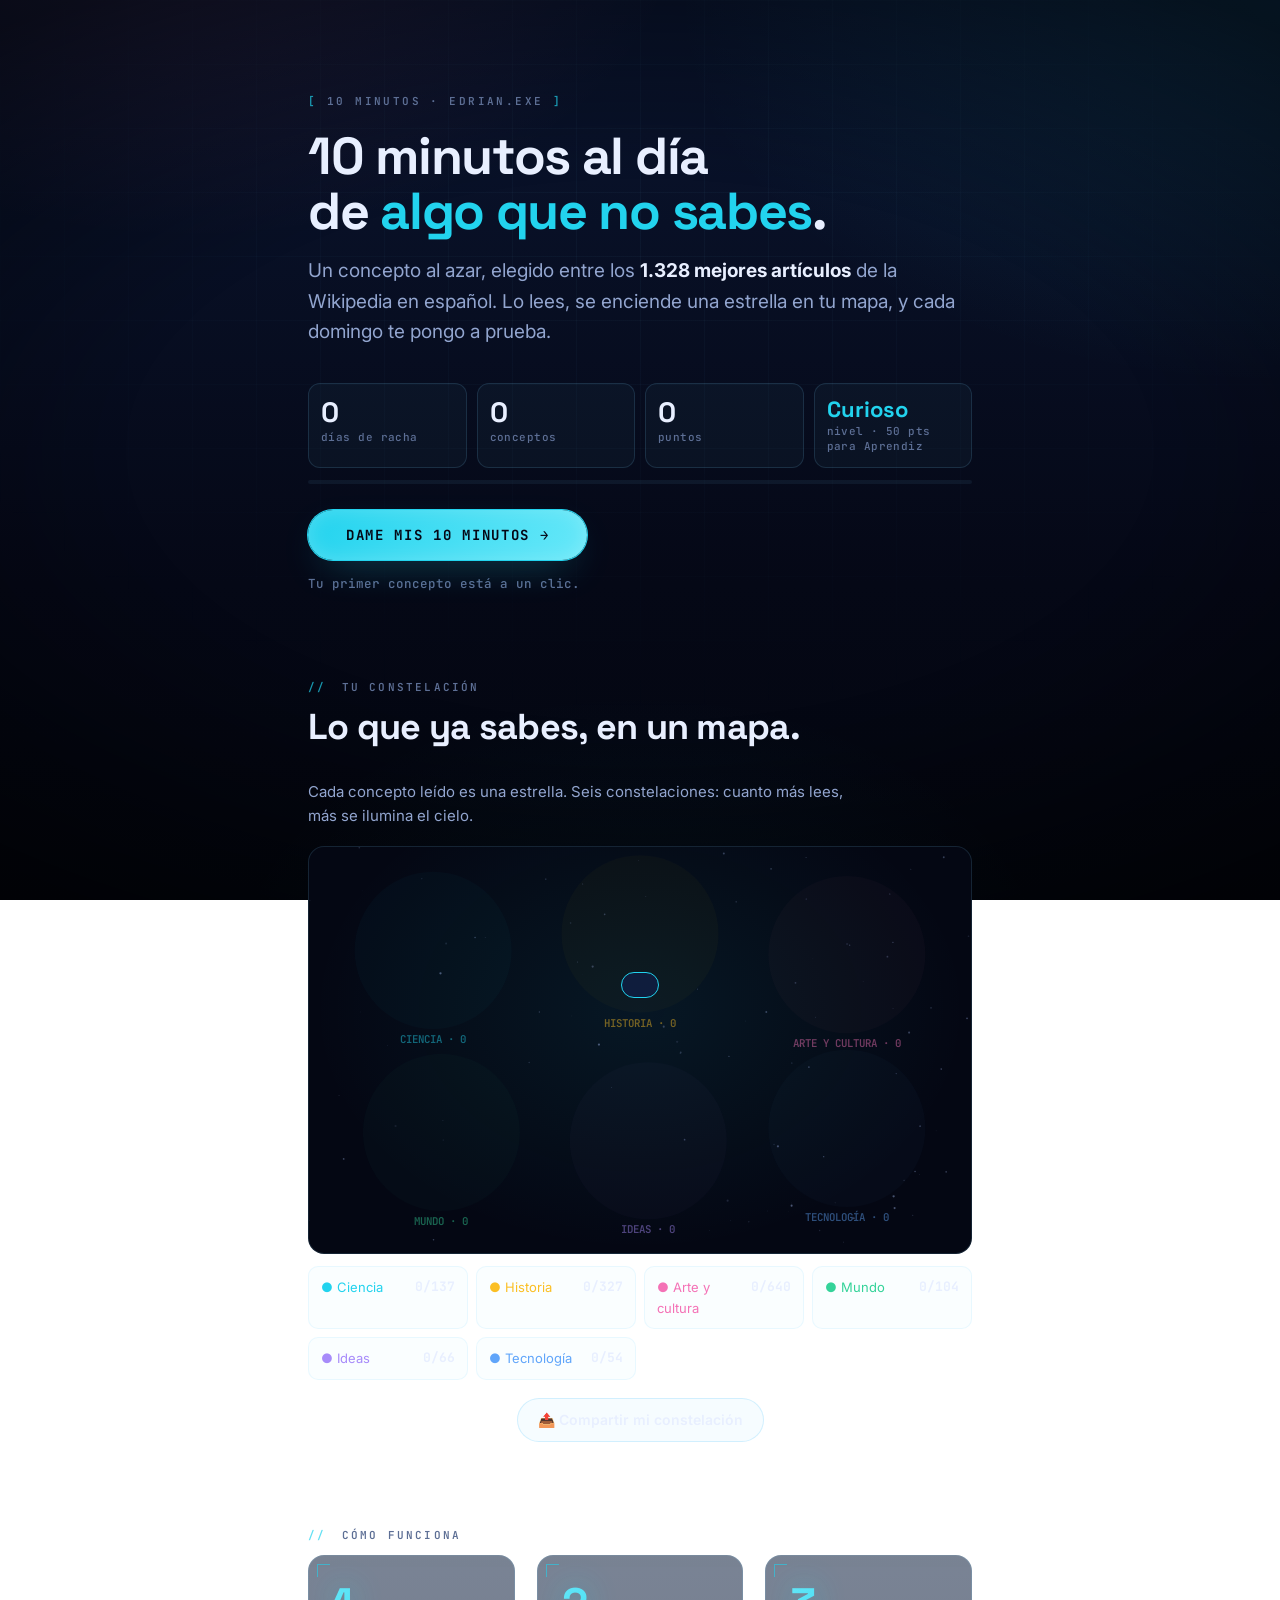
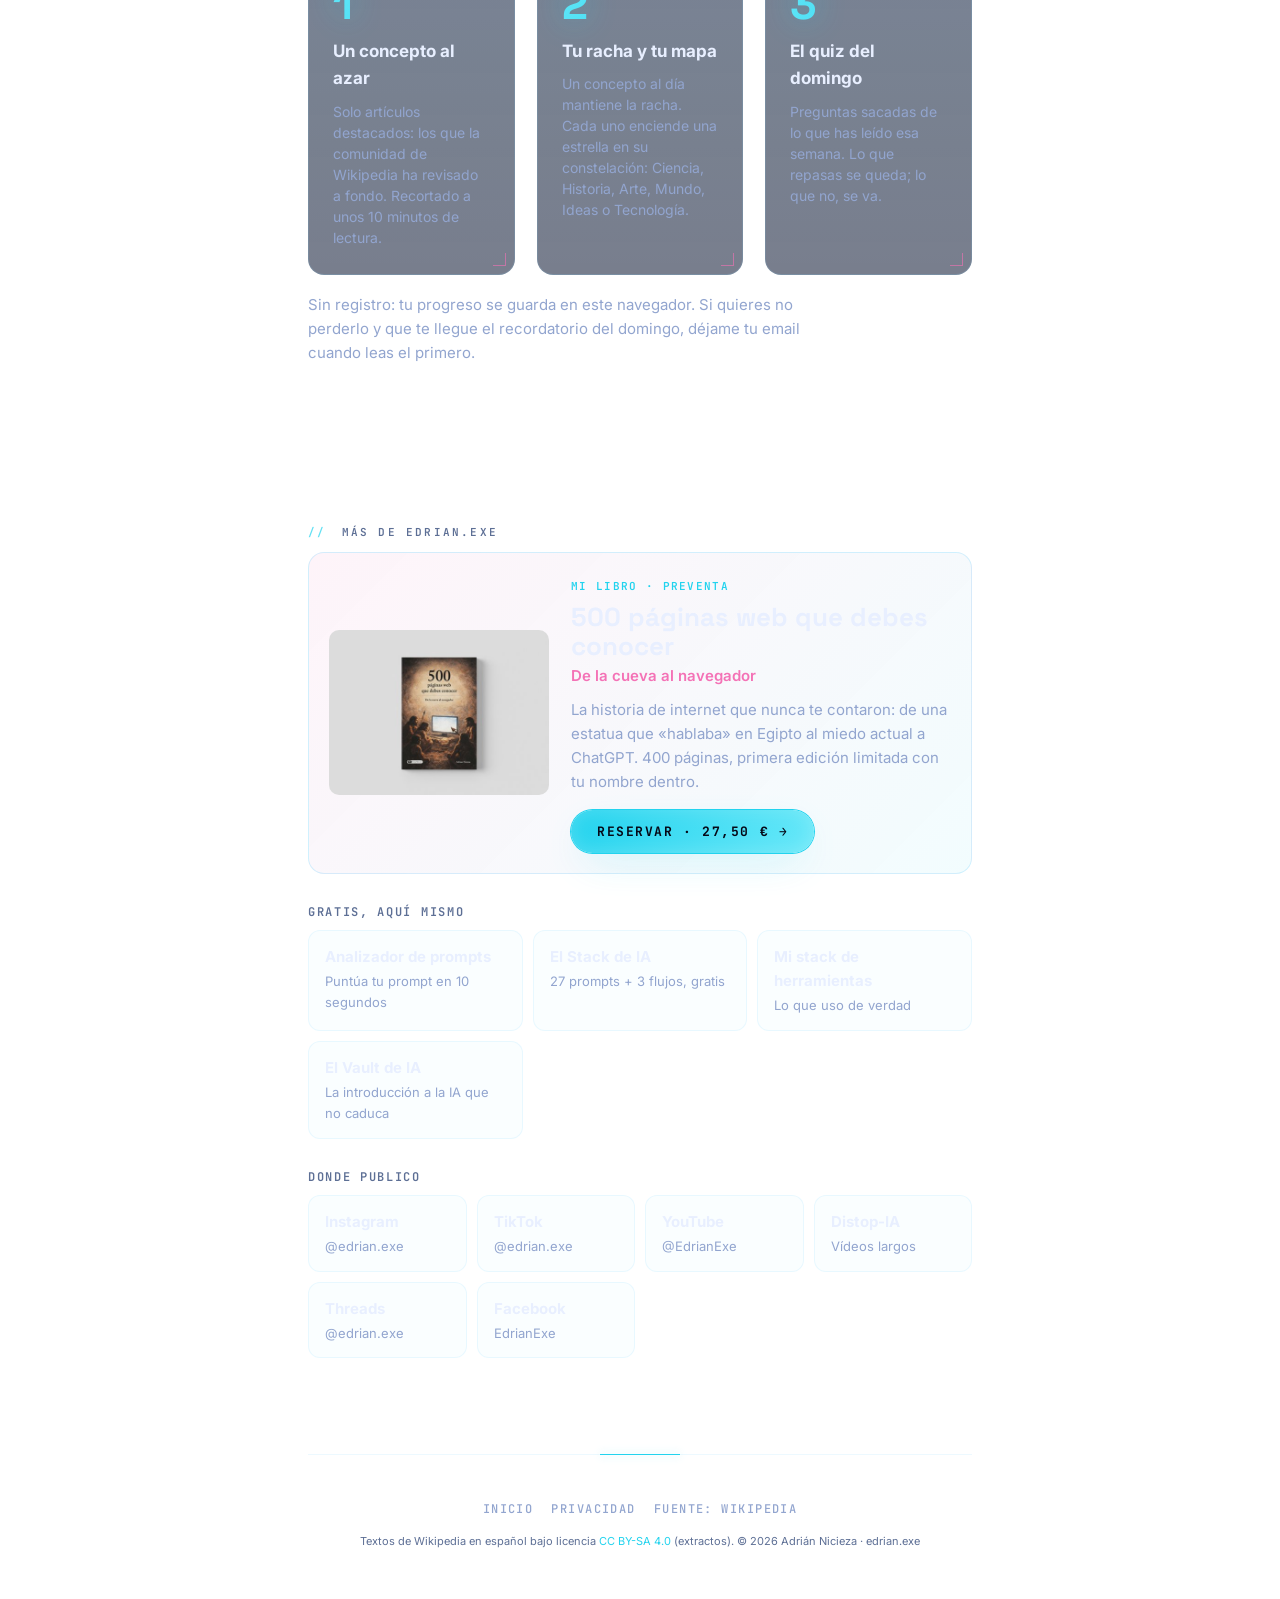
==== diez/index.html @ 690fce2c "Web 10 minutos, bloque de libro y canales, lista de espera del Vault y stack limpio Co-Authored-By: " ====
<!DOCTYPE html>
<html lang="es">
<head>
  <meta charset="UTF-8" />
  <meta name="viewport" content="width=device-width, initial-scale=1.0" />
  <title>10 minutos al día · edrian.exe</title>
  <meta name="description" content="Cada día, 10 minutos de algo que no sabes. Un concepto al azar de los mejores artículos de Wikipedia, tu constelación de conocimiento y un quiz cada domingo. Gratis." />
  <meta property="og:type" content="website" />
  <meta property="og:title" content="10 minutos al día de algo que no sabes" />
  <meta property="og:description" content="Un concepto al azar, tu constelación de conocimiento y un quiz cada domingo. Gratis, sin registro." />
  <meta property="og:image" content="https://edrianexe.github.io/recursos/assets/og-diez.png" />
  <meta property="og:url" content="https://edrianexe.github.io/recursos/diez/" />
  <meta name="twitter:card" content="summary_large_image" />
  <meta name="theme-color" content="#050816" />
  <link rel="preconnect" href="https://fonts.googleapis.com" />
  <link rel="preconnect" href="https://fonts.gstatic.com" crossorigin />
  <link href="https://fonts.googleapis.com/css2?family=Inter:wght@400;500;600;700&family=Space+Grotesk:wght@500;700&family=JetBrains+Mono:wght@500;600;700&family=Source+Serif+4:opsz,wght@8..60,400;8..60,600&display=swap" rel="stylesheet" />
  <link rel="stylesheet" href="../styles.css" />
  <link rel="stylesheet" href="diez.css" />
</head>
<body>
  <div class="fx fx--grid"></div>
  <div class="fx fx--vignette"></div>

  <main class="wrap dz">

    <!-- ░░ CABECERA + ESTADO ░░ -->
    <header class="dz-top" data-reveal>
      <p class="kicker"><span class="bracket">[</span>&nbsp;10 MINUTOS · edrian.exe&nbsp;<span class="bracket">]</span></p>
      <h1 class="hero__title">10 minutos al día<br />de <span class="accent">algo que no sabes</span>.</h1>
      <p class="hero__sub">Un concepto al azar, elegido entre los <strong>1.328 mejores artículos</strong> de la Wikipedia en español. Lo lees, se enciende una estrella en tu mapa, y cada domingo te pongo a prueba.</p>

      <div class="dz-stats" aria-label="Tu progreso">
        <div class="dz-stat"><span class="dz-stat__n" id="st-racha">0</span><span class="dz-stat__l">días de racha</span></div>
        <div class="dz-stat"><span class="dz-stat__n" id="st-leidos">0</span><span class="dz-stat__l">conceptos</span></div>
        <div class="dz-stat"><span class="dz-stat__n" id="st-xp">0</span><span class="dz-stat__l">puntos</span></div>
        <div class="dz-stat dz-stat--nivel"><span class="dz-stat__n" id="st-nivel">Curioso</span><span class="dz-stat__l" id="st-next">nivel</span></div>
      </div>
      <div class="dz-bar" aria-hidden="true"><span id="st-bar"></span></div>

      <div class="dz-actions">
        <button class="cta cta--primary cta--big" id="btn-hoy"><span class="cta__label">Dame mis 10 minutos →</span></button>
        <button class="dz-ghost" id="btn-quiz" hidden>🧠 Quiz de la semana</button>
      </div>
      <p class="dz-hint" id="hoy-hint"></p>
    </header>

    <!-- ░░ LECTURA ░░ -->
    <article class="dz-read" id="lectura" hidden>
      <div class="dz-read__meta">
        <span class="dz-chip" id="rd-tema"></span>
        <span class="dz-chip dz-chip--mute" id="rd-min"></span>
        <button class="dz-link" id="btn-otro" type="button">↻ Otro concepto</button>
      </div>
      <h2 class="dz-read__title" id="rd-titulo"></h2>
      <figure class="dz-read__img" id="rd-fig" hidden><img id="rd-img" alt="" loading="lazy" /></figure>
      <div class="dz-progress" aria-hidden="true"><span id="rd-progress"></span></div>
      <div class="dz-read__body" id="rd-body"></div>
      <p class="dz-attr" id="rd-attr"></p>
      <div class="dz-done">
        <button class="cta cta--primary cta--big" id="btn-leido"><span class="cta__label">✓ Leído: enciende mi estrella</span></button>
        <a class="dz-link" id="rd-mas" target="_blank" rel="noopener">Seguir leyendo en Wikipedia →</a>
      </div>
    </article>

    <!-- ░░ CONSTELACIÓN ░░ -->
    <section class="dz-sky" data-reveal>
      <p class="section__crumb"><span class="bracket">//</span> tu constelación</p>
      <h3 class="section__title">Lo que ya sabes, en un mapa.</h3>
      <p class="dz-sub">Cada concepto leído es una estrella. Seis constelaciones: cuanto más lees, más se ilumina el cielo.</p>
      <div class="dz-sky__wrap"><svg id="sky" viewBox="0 0 800 490" role="img" aria-label="Constelación de conceptos leídos"></svg></div>
      <div class="dz-sky__legend" id="sky-legend"></div>
      <div class="dz-actions dz-actions--center">
        <button class="dz-ghost" id="btn-share">📤 Compartir mi constelación</button>
      </div>
    </section>

    <!-- ░░ HISTORIAL ░░ -->
    <section class="dz-hist" data-reveal id="hist-box" hidden>
      <p class="section__crumb"><span class="bracket">//</span> ya leídos</p>
      <ol class="dz-hist__list" id="hist"></ol>
    </section>

    <!-- ░░ CÓMO FUNCIONA ░░ -->
    <section class="inside" data-reveal>
      <p class="section__crumb"><span class="bracket">//</span> cómo funciona</p>
      <div class="inside__grid">
        <article class="feat"><div class="feat__num">1</div><h4 class="feat__title">Un concepto al azar</h4><p class="feat__desc">Solo artículos destacados: los que la comunidad de Wikipedia ha revisado a fondo. Recortado a unos 10 minutos de lectura.</p></article>
        <article class="feat"><div class="feat__num">2</div><h4 class="feat__title">Tu racha y tu mapa</h4><p class="feat__desc">Un concepto al día mantiene la racha. Cada uno enciende una estrella en su constelación: Ciencia, Historia, Arte, Mundo, Ideas o Tecnología.</p></article>
        <article class="feat"><div class="feat__num">3</div><h4 class="feat__title">El quiz del domingo</h4><p class="feat__desc">Preguntas sacadas de lo que has leído esa semana. Lo que repasas se queda; lo que no, se va.</p></article>
      </div>
      <p class="dz-sub" style="margin-top:18px;">Sin registro: tu progreso se guarda en este navegador. Si quieres no perderlo y que te llegue el recordatorio del domingo, déjame tu email cuando leas el primero.</p>
    </section>

    <div data-ecosistema data-base="../" data-skip="diez/"></div>

    <footer class="foot">
      <div class="foot__links">
        <a href="../">Inicio</a>
        <a href="../privacidad.html">Privacidad</a>
        <a href="https://es.wikipedia.org/wiki/Wikipedia:Art%C3%ADculos_destacados" target="_blank" rel="noopener">Fuente: Wikipedia</a>
      </div>
      <p class="foot__legal">Textos de Wikipedia en español bajo licencia <a href="https://creativecommons.org/licenses/by-sa/4.0/deed.es" target="_blank" rel="noopener">CC BY-SA 4.0</a> (extractos). © <span id="year"></span> Adrián Nicieza · edrian.exe</p>
    </footer>
  </main>

  <!-- ░░ MODAL EMAIL ░░ -->
  <div class="dz-modal" id="m-email" hidden role="dialog" aria-modal="true" aria-labelledby="me-t">
    <div class="dz-modal__box">
      <button class="dz-modal__x" data-close aria-label="Cerrar">×</button>
      <p class="kicker"><span class="bracket">[</span>&nbsp;PRIMERA ESTRELLA&nbsp;<span class="bracket">]</span></p>
      <h3 id="me-t" class="dz-modal__t">Guarda tu racha.</h3>
      <p class="dz-modal__p">Te mando el recordatorio del quiz cada domingo y, de regalo, <strong>El Stack de IA</strong> (27 prompts que uso cada semana). Un email a la semana, sin spam, baja en un clic.</p>
      <form class="capture" id="f-email" novalidate>
        <div class="capture__row">
          <input type="email" id="fe-email" required inputmode="email" autocomplete="email" placeholder="tu@email.com" class="capture__input" />
          <button type="submit" class="cta cta--primary"><span class="cta__label">Guardar →</span></button>
        </div>
        <label class="capture__consent">
          <input type="checkbox" id="fe-consent" required />
          <span>Acepto recibir los emails de edrian.exe. <a href="../privacidad.html" target="_blank" rel="noopener">Privacidad</a>.</span>
        </label>
        <p class="capture__msg" id="fe-msg" role="status" aria-live="polite"></p>
      </form>
      <button class="dz-link" data-close>Ahora no, sigo sin email</button>
    </div>
  </div>

  <!-- ░░ MODAL QUIZ ░░ -->
  <div class="dz-modal" id="m-quiz" hidden role="dialog" aria-modal="true" aria-labelledby="mq-t">
    <div class="dz-modal__box dz-modal__box--quiz">
      <button class="dz-modal__x" data-close aria-label="Cerrar">×</button>
      <p class="kicker" id="mq-k"></p>
      <h3 id="mq-t" class="dz-modal__t"></h3>
      <p class="dz-quiz__q" id="mq-q"></p>
      <div class="dz-quiz__opts" id="mq-opts"></div>
      <p class="dz-quiz__fb" id="mq-fb" aria-live="polite"></p>
      <button class="cta cta--primary" id="mq-next" hidden><span class="cta__label">Siguiente →</span></button>
    </div>
  </div>

  <!-- ░░ MODAL COMPARTIR ░░ -->
  <div class="dz-modal" id="m-share" hidden role="dialog" aria-modal="true" aria-label="Compartir">
    <div class="dz-modal__box">
      <button class="dz-modal__x" data-close aria-label="Cerrar">×</button>
      <canvas id="share-canvas" width="1080" height="1350" class="dz-share__img"></canvas>
      <div class="dz-actions dz-actions--center">
        <button class="cta cta--primary" id="btn-share-go"><span class="cta__label">Compartir / descargar</span></button>
      </div>
    </div>
  </div>

  <div class="dz-toast" id="toast" role="status" aria-live="polite"></div>

  <script src="../kit.js"></script>
  <script src="../ecosistema.js"></script>
  <script src="diez.js"></script>
</body>
</html>
---- styles.css ----
/* ============================================================================
   EDRIAN.EXE · LANDING DE CAPTURA — "El Stack de IA"
   Misma identidad que el media kit: navy + cian + magenta. Mobile-first.
   ============================================================================ */

:root {
  --bg:        #050816;
  --bg-2:      #0a1530;
  --surface:   rgba(125, 211, 252, 0.04);
  --surface-2: rgba(125, 211, 252, 0.07);
  --border:    rgba(125, 211, 252, 0.14);
  --border-2:  rgba(125, 211, 252, 0.30);

  --text:      #e8efff;
  --text-mute: #92a5cf;
  --text-dim:  #5d6f95;

  --cyan:      #22d3ee;
  --cyan-2:    #67e8f9;
  --cyan-glow: rgba(34, 211, 238, 0.45);
  --pink:      #f472b6;
  --pink-2:    #ec4899;

  --ok:        #34d399;
  --err:       #fb7185;

  --font-sans:    "Inter", system-ui, -apple-system, "Segoe UI", Roboto, sans-serif;
  --font-display: "Space Grotesk", "Inter", system-ui, sans-serif;
  --font-mono:    "JetBrains Mono", ui-monospace, Consolas, monospace;

  --maxw: 760px;
  --pad:  clamp(20px, 5vw, 48px);
  --radius: 16px;
}

* { box-sizing: border-box; }
html, body { margin: 0; padding: 0; }
html { scroll-behavior: smooth; }

body {
  font-family: var(--font-sans);
  font-size: clamp(15px, 1.05vw, 17px);
  line-height: 1.6;
  color: var(--text);
  background:
    radial-gradient(900px 600px at 15% -10%, rgba(244,114,182,0.10) 0%, transparent 55%),
    radial-gradient(1100px 700px at 100% 0%, rgba(34,211,238,0.12) 0%, transparent 55%),
    radial-gradient(700px 500px at 50% 110%, rgba(34,211,238,0.06) 0%, transparent 60%),
    linear-gradient(180deg, var(--bg-2) 0%, var(--bg) 65%, #03060f 100%);
  background-attachment: fixed;
  min-height: 100vh;
  -webkit-font-smoothing: antialiased;
  overflow-x: hidden;
}

a { color: var(--cyan); text-decoration: none; transition: color .2s; }
a:hover { color: var(--cyan-2); }
strong { color: var(--text); font-weight: 700; }

/* ── Capas de fondo ───────────────────────────────────────────────────────*/
.fx { position: fixed; inset: 0; pointer-events: none; z-index: 0; }
.fx--grid {
  background-image:
    linear-gradient(rgba(125,211,252,0.045) 1px, transparent 1px),
    linear-gradient(90deg, rgba(125,211,252,0.045) 1px, transparent 1px);
  background-size: 64px 64px;
  mask-image: radial-gradient(ellipse 80% 70% at 50% 25%, #000 0%, transparent 80%);
  -webkit-mask-image: radial-gradient(ellipse 80% 70% at 50% 25%, #000 0%, transparent 80%);
}
.fx--scanlines {
  background: repeating-linear-gradient(0deg, transparent 0, transparent 2px,
    rgba(125,211,252,0.03) 2px, rgba(125,211,252,0.03) 3px);
  mix-blend-mode: overlay; opacity: .55;
}
.fx--vignette { background: radial-gradient(ellipse 80% 60% at 50% 50%, transparent 50%, rgba(0,0,0,0.55) 100%); }

.wrap {
  position: relative; z-index: 2;
  max-width: var(--maxw); margin: 0 auto; padding: var(--pad);
  display: flex; flex-direction: column;
  gap: clamp(64px, 10vw, 120px);
  padding-top: clamp(48px, 9vw, 96px);
}

.accent { color: var(--cyan); }
.bracket { color: var(--cyan); opacity: .7; }

/* ── Kicker ───────────────────────────────────────────────────────────────*/
.kicker {
  font: 600 11px/1 var(--font-mono);
  letter-spacing: .22em; text-transform: uppercase;
  color: var(--text-dim); margin: 0 0 22px;
}

/* ── Logo glitch ──────────────────────────────────────────────────────────*/
.logo {
  position: relative;
  font-family: var(--font-display);
  font-size: clamp(38px, 9vw, 76px);
  font-weight: 700; letter-spacing: -.04em; line-height: .95; margin: 0 0 24px;
  background: linear-gradient(120deg, #f0f9ff 0%, var(--cyan-2) 45%, var(--cyan) 80%);
  -webkit-background-clip: text; background-clip: text; color: transparent;
  text-shadow: 0 0 60px rgba(34,211,238,0.18);
}
.logo::before, .logo::after {
  content: attr(data-glitch); position: absolute; inset: 0; pointer-events: none;
  -webkit-background-clip: text; background-clip: text; color: transparent; opacity: 0;
}
.logo::before { background: linear-gradient(120deg, var(--pink), var(--pink-2)); animation: glA 7s steps(1) infinite; }
.logo::after  { background: linear-gradient(120deg, var(--cyan), var(--cyan-2)); animation: glB 7s steps(1) infinite; }
@keyframes glA { 0%,92%,100%{opacity:0;transform:translate(0,0)} 93%{opacity:.65;transform:translate(-2px,0)} 94%{opacity:.65;transform:translate(2px,1px)} 95%{opacity:0} }
@keyframes glB { 0%,88%,100%{opacity:0;transform:translate(0,0)} 89%{opacity:.55;transform:translate(2px,-1px)} 90%{opacity:.55;transform:translate(-1px,1px)} 91%{opacity:0} }

/* ── Hero ─────────────────────────────────────────────────────────────────*/
.hero__title {
  font-family: var(--font-display);
  font-size: clamp(30px, 5.5vw, 52px);
  font-weight: 700; letter-spacing: -.025em; line-height: 1.05;
  margin: 0 0 18px;
}
.hero__sub {
  font-size: clamp(16px, 2vw, 19px); color: var(--text-mute);
  max-width: 56ch; margin: 0 0 36px;
}
.hero__trust {
  margin: 20px 0 0; font: 500 12.5px/1.6 var(--font-mono);
  letter-spacing: .02em; color: var(--text-dim);
}

/* ── Formulario de captura ─────────────────────────────────────────────────*/
.capture {
  padding: clamp(20px, 3vw, 28px);
  background: linear-gradient(180deg, rgba(34,211,238,0.06) 0%, transparent 100%), rgba(10,21,48,0.6);
  border: 1px solid var(--border-2);
  border-radius: var(--radius);
  box-shadow: 0 0 0 1px var(--cyan-glow), 0 28px 60px -28px var(--cyan-glow);
}
.capture__row { display: flex; flex-wrap: wrap; gap: 12px; }
.capture__input {
  flex: 1 1 240px; min-width: 0;
  padding: 15px 18px;
  font: 500 16px/1 var(--font-sans);
  color: var(--text);
  background: rgba(5,8,22,0.7);
  border: 1px solid var(--border-2);
  border-radius: 999px;
  transition: border-color .2s, box-shadow .2s;
}
.capture__input::placeholder { color: var(--text-dim); }
.capture__input:focus {
  outline: none; border-color: var(--cyan);
  box-shadow: 0 0 0 3px rgba(34,211,238,0.18);
}
.capture__input.is-error { border-color: var(--err); box-shadow: 0 0 0 3px rgba(251,113,133,0.18); }

.capture__consent {
  display: flex; align-items: flex-start; gap: 10px;
  margin-top: 16px; font-size: 12.5px; line-height: 1.5; color: var(--text-dim);
  cursor: pointer;
}
.capture__consent input { margin-top: 2px; accent-color: var(--cyan); width: 16px; height: 16px; flex: 0 0 auto; }
.capture__consent a { color: var(--text-mute); text-decoration: underline; }

.capture__msg { margin: 14px 0 0; font: 600 13.5px/1.5 var(--font-mono); min-height: 1em; }
.capture__msg.is-ok  { color: var(--ok); }
.capture__msg.is-err { color: var(--err); }

/* ── Botón CTA ─────────────────────────────────────────────────────────────*/
.cta {
  position: relative; display: inline-flex; align-items: center; justify-content: center; gap: 8px;
  padding: 15px 26px;
  font: 700 13px/1 var(--font-mono); letter-spacing: .12em; text-transform: uppercase;
  border-radius: 999px; cursor: pointer; border: 0; overflow: hidden;
  transition: transform .2s, box-shadow .25s;
}
.cta--primary {
  flex: 0 0 auto;
  background: linear-gradient(120deg, var(--cyan) 0%, var(--cyan-2) 100%);
  color: #050816;
  box-shadow: 0 0 0 1px var(--cyan), 0 14px 40px -16px var(--cyan-glow), inset 0 0 20px rgba(255,255,255,0.2);
}
.cta--primary::before {
  content: ""; position: absolute; top: 0; left: -120%; width: 80%; height: 100%;
  background: linear-gradient(90deg, transparent, rgba(255,255,255,0.55), transparent);
  transform: skewX(-20deg); animation: shine 4.5s ease-in-out infinite;
}
@keyframes shine { 0%,80%{left:-120%} 90%{left:130%} 100%{left:130%} }
.cta--primary:hover { transform: translateY(-2px); box-shadow: 0 0 0 1px var(--cyan-2), 0 22px 48px -16px var(--cyan-glow), inset 0 0 24px rgba(255,255,255,0.28); }
.cta--primary:disabled { opacity: .6; cursor: wait; transform: none; }
.cta--big { padding: 18px 38px; font-size: 14px; }

/* ── Secciones ─────────────────────────────────────────────────────────────*/
.section__crumb {
  font: 600 11px/1 var(--font-mono); letter-spacing: .2em; text-transform: uppercase;
  color: var(--text-dim); margin: 0 0 14px;
}
.section__crumb .bracket { margin-right: 6px; }
.section__title {
  font-family: var(--font-display);
  font-size: clamp(24px, 3.6vw, 36px); font-weight: 700; letter-spacing: -.02em;
  margin: 0 0 32px; line-height: 1.15;
}

/* ── Qué hay dentro ───────────────────────────────────────────────────────*/
.inside__grid { display: grid; gap: clamp(14px, 2.5vw, 22px); grid-template-columns: 1fr; }
@media (min-width: 680px) { .inside__grid { grid-template-columns: repeat(3, 1fr); } }

.feat {
  position: relative; padding: 26px 24px;
  background: linear-gradient(180deg, rgba(125,211,252,0.06) 0%, transparent 100%), rgba(10,21,48,0.55);
  border: 1px solid var(--border); border-radius: var(--radius); overflow: hidden;
  transition: transform .25s, border-color .25s;
}
.feat::before, .feat::after {
  content: ""; position: absolute; width: 12px; height: 12px; pointer-events: none; opacity: .6;
}
.feat::before { top: 8px; left: 8px; border-top: 1px solid var(--cyan); border-left: 1px solid var(--cyan); }
.feat::after { bottom: 8px; right: 8px; border-bottom: 1px solid var(--pink); border-right: 1px solid var(--pink); }
.feat:hover { transform: translateY(-3px); border-color: var(--border-2); }
.feat__num {
  font-family: var(--font-display); font-size: 44px; font-weight: 700; line-height: 1;
  background: linear-gradient(120deg, var(--cyan-2), var(--cyan)); -webkit-background-clip: text; background-clip: text;
  color: transparent; text-shadow: 0 0 30px var(--cyan-glow); margin-bottom: 12px;
}
.feat__title { font-size: 17px; font-weight: 700; margin: 0 0 8px; }
.feat__desc { font-size: 14px; color: var(--text-mute); margin: 0; line-height: 1.5; }

/* ── Bio ──────────────────────────────────────────────────────────────────*/
.bio__inner {
  padding: clamp(24px, 4vw, 36px);
  background: linear-gradient(135deg, rgba(244,114,182,0.05) 0%, rgba(34,211,238,0.06) 60%, transparent 100%), rgba(10,21,48,0.55);
  border: 1px solid var(--border-2); border-radius: var(--radius);
}
.bio__text { font-size: clamp(16px, 2vw, 19px); margin: 0 0 24px; color: var(--text); line-height: 1.6; }
.bio__brands-label { font: 600 10px/1 var(--font-mono); letter-spacing: .22em; text-transform: uppercase; color: var(--text-dim); }
.bio__strip { display: flex; flex-wrap: wrap; gap: 8px 18px; margin-top: 12px; }
.bio__strip span {
  font: 700 14px/1 var(--font-display); color: var(--text-mute); letter-spacing: .01em;
  transition: color .2s, text-shadow .2s;
}
.bio__strip span:hover { color: var(--text); text-shadow: 0 0 14px var(--cyan-glow); }

/* ── Closer ───────────────────────────────────────────────────────────────*/
.closer { text-align: center; }
.closer__title {
  font-family: var(--font-display); font-size: clamp(26px, 4.4vw, 44px); font-weight: 700;
  letter-spacing: -.02em; line-height: 1.1; margin: 0 0 12px;
}
.closer__sub { color: var(--text-mute); margin: 0 0 28px; font-size: clamp(16px, 2vw, 19px); }

/* ── Footer ───────────────────────────────────────────────────────────────*/
.foot { text-align: center; padding-top: clamp(32px, 4vw, 48px); border-top: 1px solid var(--border); position: relative; }
.foot::before { content: ""; position: absolute; top: -1px; left: 50%; width: 80px; height: 1px; background: var(--cyan); transform: translateX(-50%); box-shadow: 0 0 10px var(--cyan-glow); }
.foot__links { display: flex; flex-wrap: wrap; justify-content: center; gap: 18px; margin-bottom: 18px; font: 500 12px/1 var(--font-mono); letter-spacing: .12em; text-transform: uppercase; }
.foot__links a { color: var(--text-mute); }
.foot__links a:hover { color: var(--cyan); text-shadow: 0 0 12px var(--cyan-glow); }
.foot__legal { font-size: 11px; color: var(--text-dim); margin: 0; }

/* ── Reveal ───────────────────────────────────────────────────────────────*/
[data-reveal] { opacity: 0; transform: translateY(16px); transition: opacity .7s ease, transform .7s cubic-bezier(.16,1,.3,1); }
[data-reveal].is-visible { opacity: 1; transform: none; }

@media (prefers-reduced-motion: reduce) {
  *, *::before, *::after { animation-duration: .001s !important; transition-duration: .001s !important; }
  [data-reveal] { opacity: 1; transform: none; }
}

@media (max-width: 560px) {
  .capture__row { flex-direction: column; }
  .cta--primary { width: 100%; }
}

/* ── Ecosistema: libro + recursos + canales ─────────────────────────────*/
.eco { margin: 56px 0 8px; }
.eco__libro {
  display: grid; grid-template-columns: minmax(0, 220px) 1fr; gap: 22px; align-items: center;
  padding: 20px; border: 1px solid var(--border-2); border-radius: var(--radius);
  background: linear-gradient(135deg, rgba(244,114,182,.08), rgba(34,211,238,.06));
  color: var(--text); transition: transform .2s, border-color .2s;
}
.eco__libro:hover { transform: translateY(-2px); border-color: var(--cyan); color: var(--text); }
.eco__libro img { width: 100%; height: auto; border-radius: 10px; display: block; }
.eco__libro h3 { font: 700 clamp(20px, 3vw, 26px)/1.15 var(--font-display); margin: 6px 0 2px; }
.eco__libro em { color: var(--pink); font-style: normal; font-weight: 600; }
.eco__libro p { color: var(--text-mute); margin: 10px 0 16px; font-size: 15px; }
.eco__tag { font: 600 11px/1 var(--font-mono); letter-spacing: .12em; text-transform: uppercase; color: var(--cyan); }
.eco__h { font: 600 12px/1 var(--font-mono); letter-spacing: .14em; text-transform: uppercase; color: var(--text-dim); margin: 32px 0 12px; }
.eco__grid { display: grid; grid-template-columns: repeat(auto-fill, minmax(210px, 1fr)); gap: 10px; }
.eco__grid--can { grid-template-columns: repeat(auto-fill, minmax(150px, 1fr)); }
.eco__res, .eco__can {
  display: flex; flex-direction: column; gap: 2px; padding: 14px 16px;
  border: 1px solid var(--border); border-radius: 12px; background: var(--surface); color: var(--text);
  transition: border-color .2s, background .2s;
}
.eco__res:hover, .eco__can:hover { border-color: var(--cyan); background: var(--surface-2); color: var(--text); }
.eco__res span, .eco__can span { color: var(--text-mute); font-size: 13px; }
@media (max-width: 560px) { .eco__libro { grid-template-columns: 1fr; } }
---- diez/diez.css ----
/* 10 minutos · estilos propios (sobre ../styles.css) */
.dz { gap: clamp(48px, 8vw, 88px); }
[hidden] { display: none !important; }

/* Estado */
.dz-stats { display: grid; grid-template-columns: repeat(4, 1fr); gap: 10px; margin: 8px 0 12px; }
.dz-stat {
  padding: 14px 12px; border: 1px solid var(--border); border-radius: 12px; background: var(--surface);
  display: flex; flex-direction: column; gap: 4px; min-width: 0;
}
.dz-stat__n { font: 700 clamp(20px, 4vw, 28px)/1 var(--font-display); color: var(--text); overflow: hidden; text-overflow: ellipsis; white-space: nowrap; }
.dz-stat--nivel .dz-stat__n { color: var(--cyan); font-size: clamp(16px, 3vw, 22px); }
.dz-stat__l { font: 500 11px/1.3 var(--font-mono); color: var(--text-dim); letter-spacing: .04em; }
.dz-bar { height: 4px; border-radius: 4px; background: var(--surface-2); overflow: hidden; margin-bottom: 26px; }
.dz-bar span { display: block; height: 100%; width: 0; background: linear-gradient(90deg, var(--cyan), var(--pink)); transition: width .6s ease; }
@media (max-width: 560px) { .dz-stats { grid-template-columns: repeat(2, 1fr); } }

.dz-actions { display: flex; flex-wrap: wrap; gap: 12px; align-items: center; }
.dz-actions--center { justify-content: center; margin-top: 18px; }
.dz-ghost {
  font: 600 14px/1 var(--font-sans); color: var(--text); background: var(--surface-2);
  border: 1px solid var(--border-2); border-radius: 999px; padding: 14px 20px; cursor: pointer;
  transition: border-color .2s, background .2s;
}
.dz-ghost:hover { border-color: var(--cyan); background: rgba(34,211,238,.1); }
.dz-ghost--hot { border-color: var(--pink); box-shadow: 0 0 0 3px rgba(244,114,182,.15); }
.dz-link { background: none; border: 0; padding: 0; color: var(--cyan); font: 600 13px/1.4 var(--font-mono); cursor: pointer; }
.dz-link:hover { color: var(--cyan-2); }
.dz-hint { margin: 14px 0 0; font: 500 12.5px/1.6 var(--font-mono); color: var(--text-dim); min-height: 1em; }
.dz-sub { color: var(--text-mute); margin: 0 0 18px; max-width: 60ch; }

/* Lectura */
.dz-read {
  position: relative; padding: clamp(20px, 4vw, 40px); border: 1px solid var(--border-2); border-radius: var(--radius);
  background: rgba(8, 14, 32, .82); box-shadow: 0 30px 80px -40px rgba(34,211,238,.35);
}
.dz-read__meta { display: flex; flex-wrap: wrap; gap: 8px; align-items: center; margin-bottom: 14px; }
.dz-read__meta .dz-link { margin-left: auto; }
.dz-chip { font: 600 11px/1 var(--font-mono); letter-spacing: .08em; text-transform: uppercase; padding: 7px 10px; border-radius: 999px; background: rgba(34,211,238,.12); color: var(--cyan); }
.dz-chip--mute { background: var(--surface-2); color: var(--text-mute); }
.dz-read__title { font: 700 clamp(28px, 5vw, 44px)/1.08 var(--font-display); letter-spacing: -.02em; margin: 0 0 18px; }
.dz-read__img { margin: 0 0 22px; border-radius: 12px; overflow: hidden; background: #0b1226; }
.dz-read__img img { display: block; width: 100%; max-height: 420px; object-fit: cover; object-position: 50% 20%; }
.dz-progress { position: sticky; top: 0; height: 3px; background: transparent; z-index: 3; margin: 0 -4px 18px; }
.dz-progress span { display: block; height: 100%; width: 0; background: linear-gradient(90deg, var(--cyan), var(--pink)); border-radius: 3px; }
.dz-read__body { font-family: "Source Serif 4", Georgia, serif; font-size: clamp(17px, 2.2vw, 19px); line-height: 1.75; color: #dbe5fb; }
.dz-read__body p { margin: 0 0 1.1em; }
.dz-read__body h3 { font: 700 clamp(19px, 2.6vw, 23px)/1.25 var(--font-display); color: var(--text); margin: 1.6em 0 .6em; }
.dz-read__body h4 { font: 600 17px/1.3 var(--font-display); color: var(--cyan-2); margin: 1.3em 0 .5em; }
.dz-read__body .dz-cut { font: 500 13px/1.6 var(--font-mono); color: var(--text-dim); border-top: 1px dashed var(--border-2); padding-top: 14px; }
.dz-attr { font: 500 12px/1.6 var(--font-mono); color: var(--text-dim); margin: 22px 0 0; }
.dz-done { display: flex; flex-wrap: wrap; gap: 16px; align-items: center; margin-top: 26px; }
.dz-skel { height: 14px; border-radius: 6px; background: linear-gradient(90deg, var(--surface), var(--surface-2), var(--surface)); background-size: 200% 100%; animation: dzsk 1.2s infinite; margin: 0 0 12px; }
@keyframes dzsk { to { background-position: -200% 0; } }

/* Constelación */
.dz-sky__wrap { border: 1px solid var(--border); border-radius: var(--radius); background: radial-gradient(ellipse at 50% 40%, rgba(34,211,238,.08), transparent 70%), #040713; overflow: hidden; }
#sky { display: block; width: 100%; height: auto; }
#sky .st { transition: r .3s; }
#sky .st--new { animation: dzpulse 1.6s ease-out 2; }
@keyframes dzpulse { 0% { opacity: .2; } 50% { opacity: 1; } 100% { opacity: .9; } }
.dz-sky__legend { display: grid; grid-template-columns: repeat(auto-fill, minmax(150px, 1fr)); gap: 8px; margin-top: 12px; }
.dz-leg { display: flex; justify-content: space-between; gap: 8px; padding: 10px 12px; border-radius: 10px; background: var(--surface); border: 1px solid var(--border); font-size: 13px; }
.dz-leg b { font-family: var(--font-mono); }

/* Historial */
.dz-hist__list { list-style: none; padding: 0; margin: 0; display: grid; gap: 8px; }
.dz-hist__list li { display: flex; gap: 12px; align-items: baseline; padding: 12px 14px; border-radius: 10px; background: var(--surface); border: 1px solid var(--border); }
.dz-hist__list li span { font: 500 12px/1 var(--font-mono); color: var(--text-dim); white-space: nowrap; }
.dz-hist__list li a { color: var(--text); }
.dz-hist__list li a:hover { color: var(--cyan); }

/* Modales */
.dz-modal { position: fixed; inset: 0; z-index: 50; display: grid; place-items: center; padding: 16px; background: rgba(2, 5, 14, .78); backdrop-filter: blur(6px); }
.dz-modal__box { position: relative; width: min(560px, 100%); max-height: calc(100vh - 32px); overflow: auto; padding: clamp(22px, 4vw, 34px); border-radius: var(--radius); border: 1px solid var(--border-2); background: #0a1530; box-shadow: 0 40px 100px -30px rgba(34,211,238,.4); }
.dz-modal__x { position: absolute; top: 10px; right: 12px; width: 36px; height: 36px; border-radius: 50%; border: 0; background: var(--surface-2); color: var(--text); font-size: 22px; cursor: pointer; }
.dz-modal__t { font: 700 clamp(24px, 4vw, 30px)/1.15 var(--font-display); margin: 0 0 10px; }
.dz-modal__p { color: var(--text-mute); margin: 0 0 18px; }
.dz-modal .capture { margin-bottom: 14px; }
.dz-quiz__q { font-family: "Source Serif 4", Georgia, serif; font-size: 18px; line-height: 1.6; color: #dbe5fb; margin: 6px 0 18px; }
.dz-quiz__q mark { background: rgba(244,114,182,.18); color: var(--pink); padding: 0 6px; border-radius: 4px; }
.dz-quiz__opts { display: grid; gap: 10px; margin-bottom: 14px; }
.dz-quiz__opts button { text-align: left; padding: 14px 16px; border-radius: 12px; border: 1px solid var(--border-2); background: var(--surface); color: var(--text); font: 600 15px/1.35 var(--font-sans); cursor: pointer; }
.dz-quiz__opts button:hover:not(:disabled) { border-color: var(--cyan); }
.dz-quiz__opts button.ok { border-color: var(--ok); background: rgba(52,211,153,.12); }
.dz-quiz__opts button.ko { border-color: var(--err); background: rgba(251,113,133,.12); }
.dz-quiz__fb { min-height: 1.4em; font: 600 14px/1.5 var(--font-mono); margin: 0 0 12px; }
.dz-share__img { width: 100%; height: auto; border-radius: 12px; display: block; }

.dz-toast { position: fixed; left: 50%; bottom: 22px; transform: translateX(-50%) translateY(120px); z-index: 60; padding: 12px 18px; border-radius: 999px; background: #0f1d3d; border: 1px solid var(--cyan); color: var(--text); font: 600 14px/1.3 var(--font-sans); transition: transform .35s ease; max-width: calc(100vw - 32px); text-align: center; }
.dz-toast.on { transform: translateX(-50%) translateY(0); }
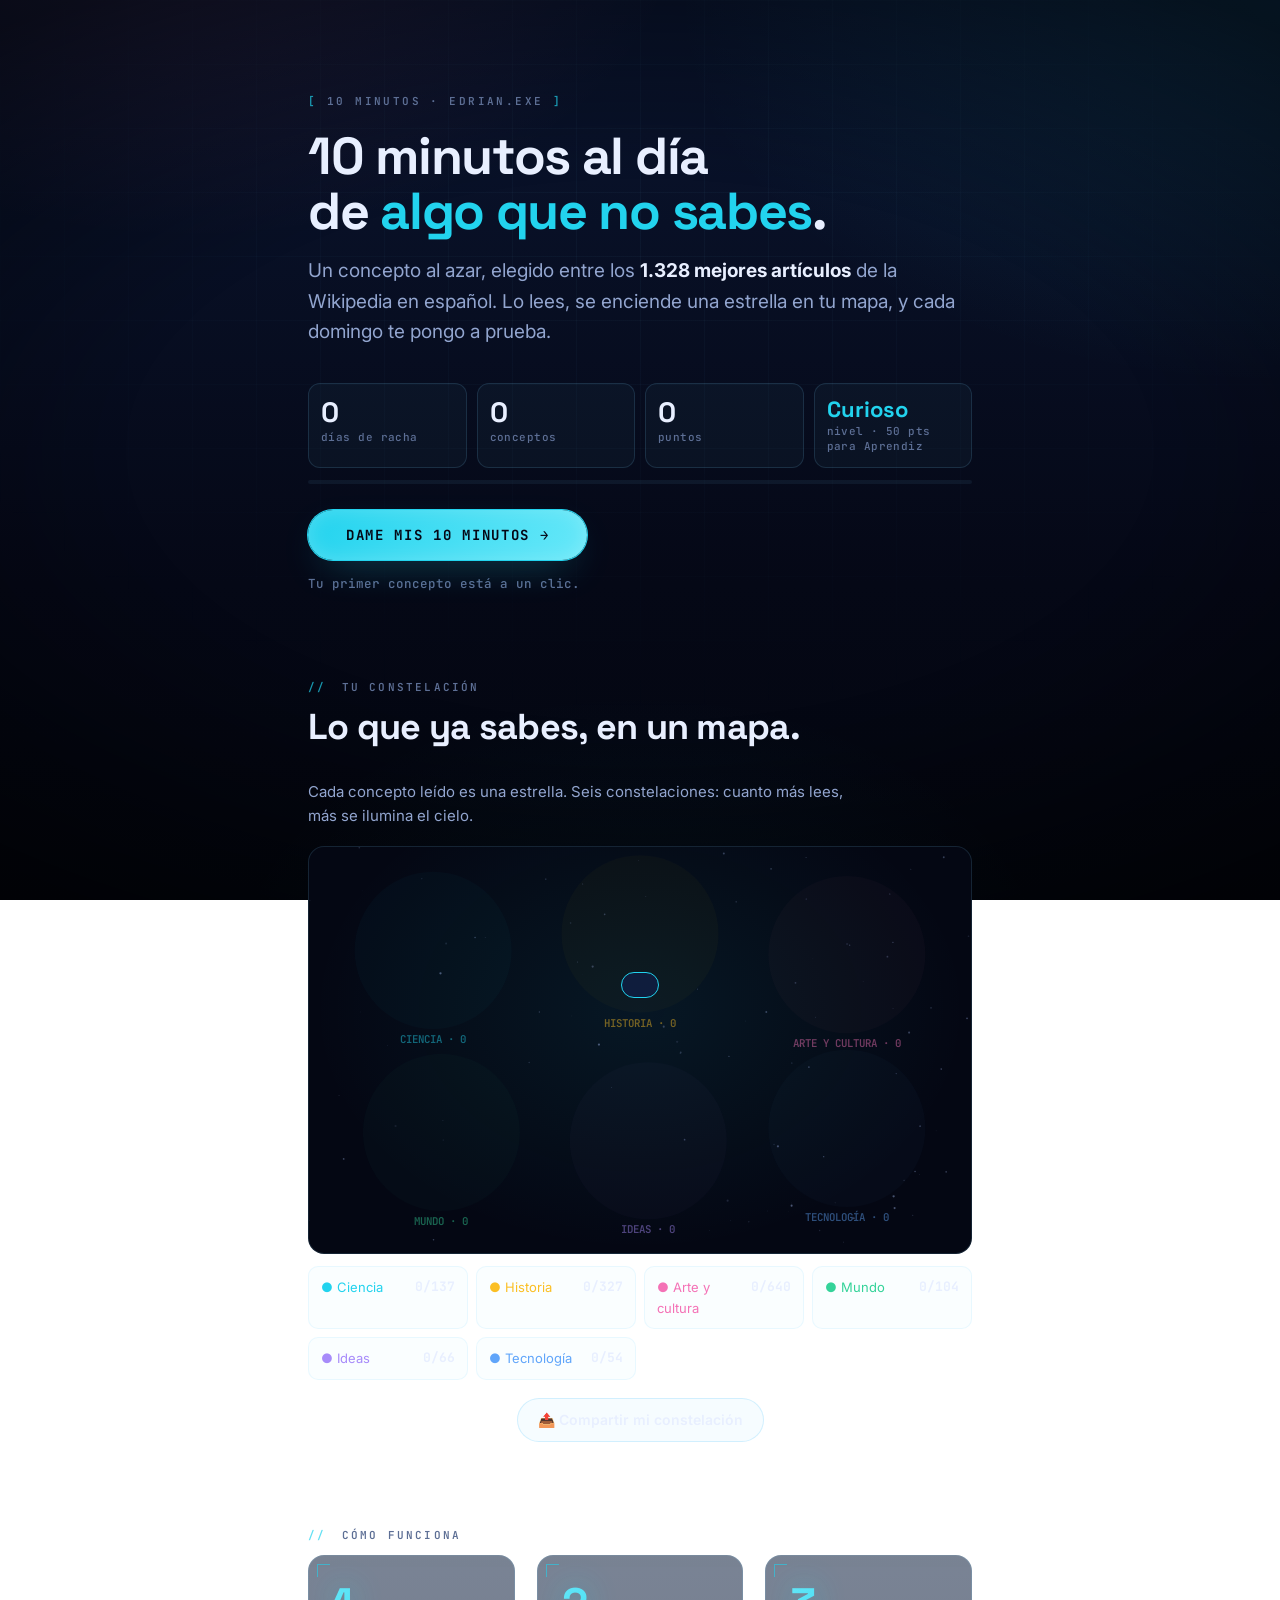
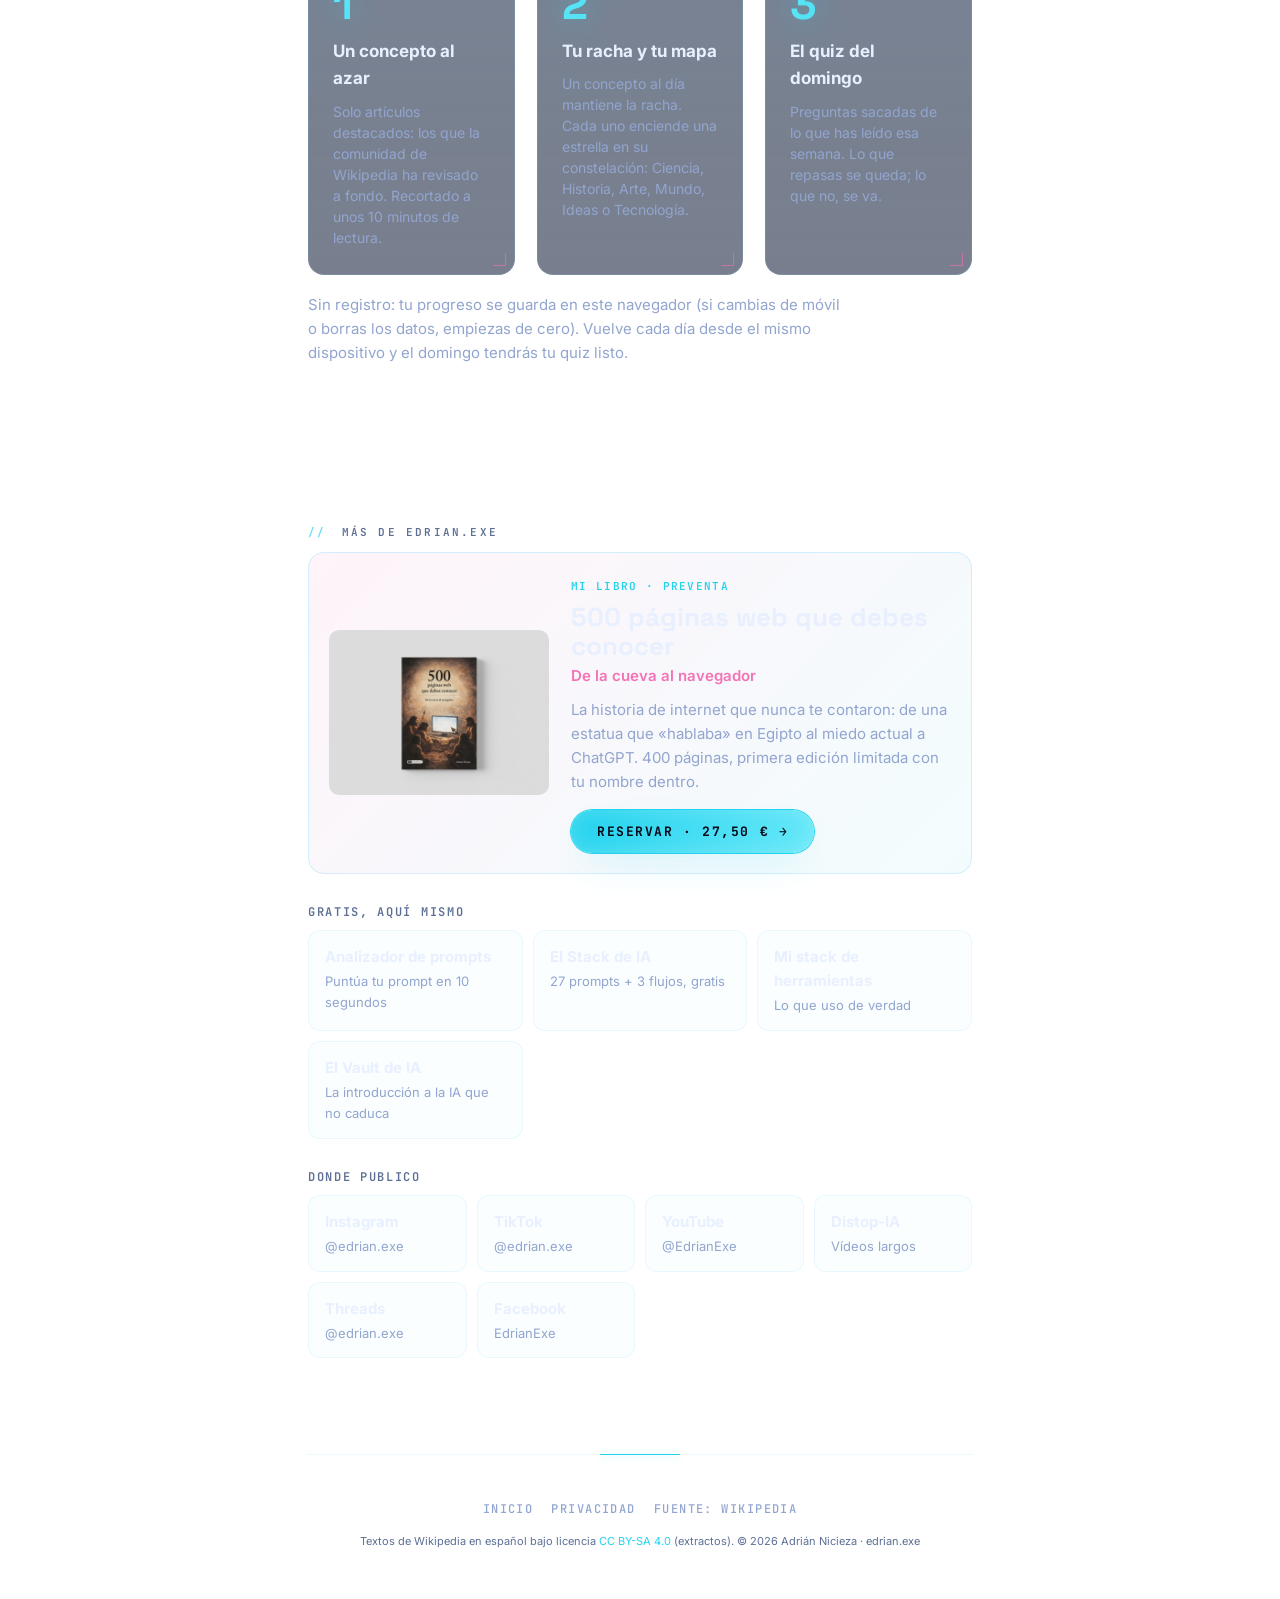
==== commit 9f7c293c: "10 minutos: textos de la ventana de email sin promesas que no se cumplen Co-Authored-By: Claude Opus" ====
--- a/diez/index.html
+++ b/diez/index.html
@@ -89,7 +89,7 @@
         <article class="feat"><div class="feat__num">2</div><h4 class="feat__title">Tu racha y tu mapa</h4><p class="feat__desc">Un concepto al día mantiene la racha. Cada uno enciende una estrella en su constelación: Ciencia, Historia, Arte, Mundo, Ideas o Tecnología.</p></article>
         <article class="feat"><div class="feat__num">3</div><h4 class="feat__title">El quiz del domingo</h4><p class="feat__desc">Preguntas sacadas de lo que has leído esa semana. Lo que repasas se queda; lo que no, se va.</p></article>
       </div>
-      <p class="dz-sub" style="margin-top:18px;">Sin registro: tu progreso se guarda en este navegador. Si quieres no perderlo y que te llegue el recordatorio del domingo, déjame tu email cuando leas el primero.</p>
+      <p class="dz-sub" style="margin-top:18px;">Sin registro: tu progreso se guarda en este navegador (si cambias de móvil o borras los datos, empiezas de cero). Vuelve cada día desde el mismo dispositivo y el domingo tendrás tu quiz listo.</p>
     </section>
 
     <div data-ecosistema data-base="../" data-skip="diez/"></div>
@@ -109,12 +109,12 @@
     <div class="dz-modal__box">
       <button class="dz-modal__x" data-close aria-label="Cerrar">×</button>
       <p class="kicker"><span class="bracket">[</span>&nbsp;PRIMERA ESTRELLA&nbsp;<span class="bracket">]</span></p>
-      <h3 id="me-t" class="dz-modal__t">Guarda tu racha.</h3>
-      <p class="dz-modal__p">Te mando el recordatorio del quiz cada domingo y, de regalo, <strong>El Stack de IA</strong> (27 prompts que uso cada semana). Un email a la semana, sin spam, baja en un clic.</p>
+      <h3 id="me-t" class="dz-modal__t">¿Te mando más como este?</h3>
+      <p class="dz-modal__p">Déjame tu email y te llega de regalo <strong>El Stack de IA</strong> (27 prompts que uso cada semana), más lo mejor que encuentro sobre IA y tecnología. Sin spam, baja en un clic.</p>
       <form class="capture" id="f-email" novalidate>
         <div class="capture__row">
           <input type="email" id="fe-email" required inputmode="email" autocomplete="email" placeholder="tu@email.com" class="capture__input" />
-          <button type="submit" class="cta cta--primary"><span class="cta__label">Guardar →</span></button>
+          <button type="submit" class="cta cta--primary"><span class="cta__label">Quiero el regalo →</span></button>
         </div>
         <label class="capture__consent">
           <input type="checkbox" id="fe-consent" required />
@@ -122,7 +122,7 @@
         </label>
         <p class="capture__msg" id="fe-msg" role="status" aria-live="polite"></p>
       </form>
-      <button class="dz-link" data-close>Ahora no, sigo sin email</button>
+      <button class="dz-link" data-close>Ahora no, sigo leyendo</button>
     </div>
   </div>
 
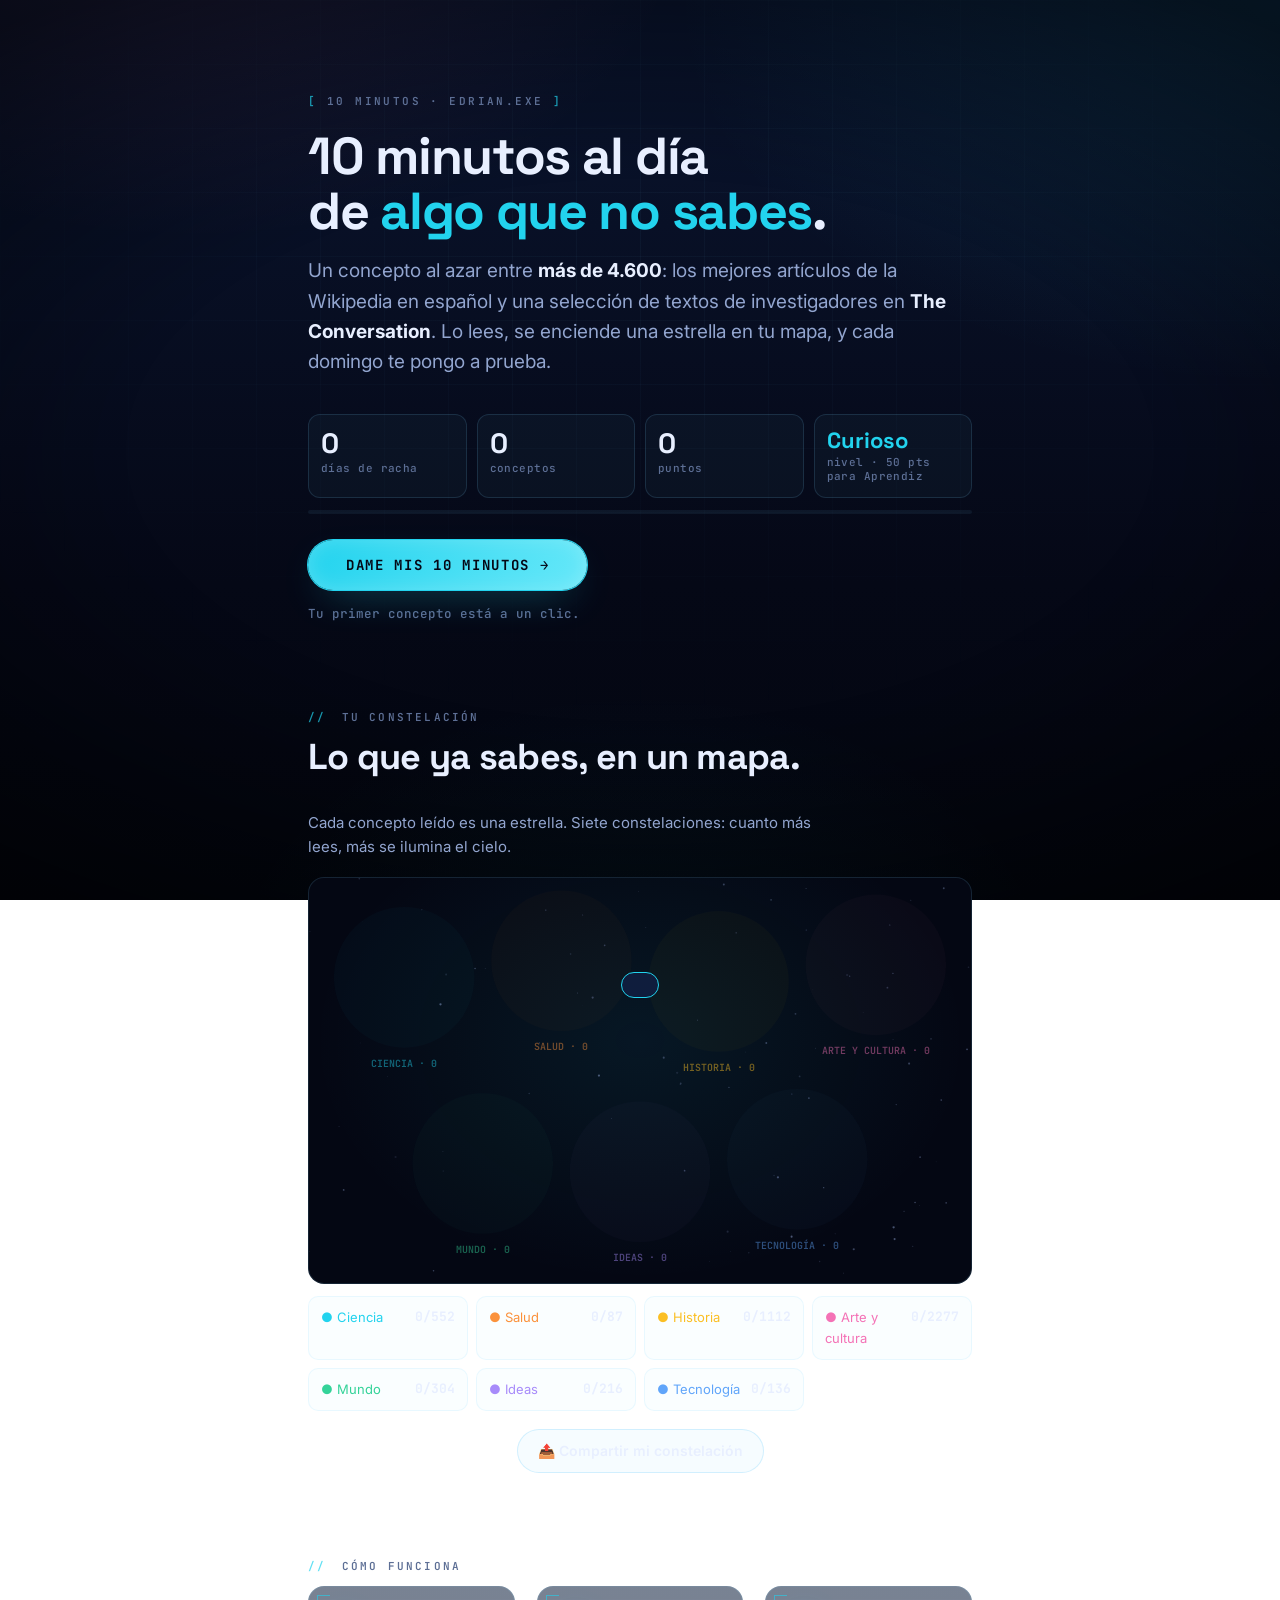
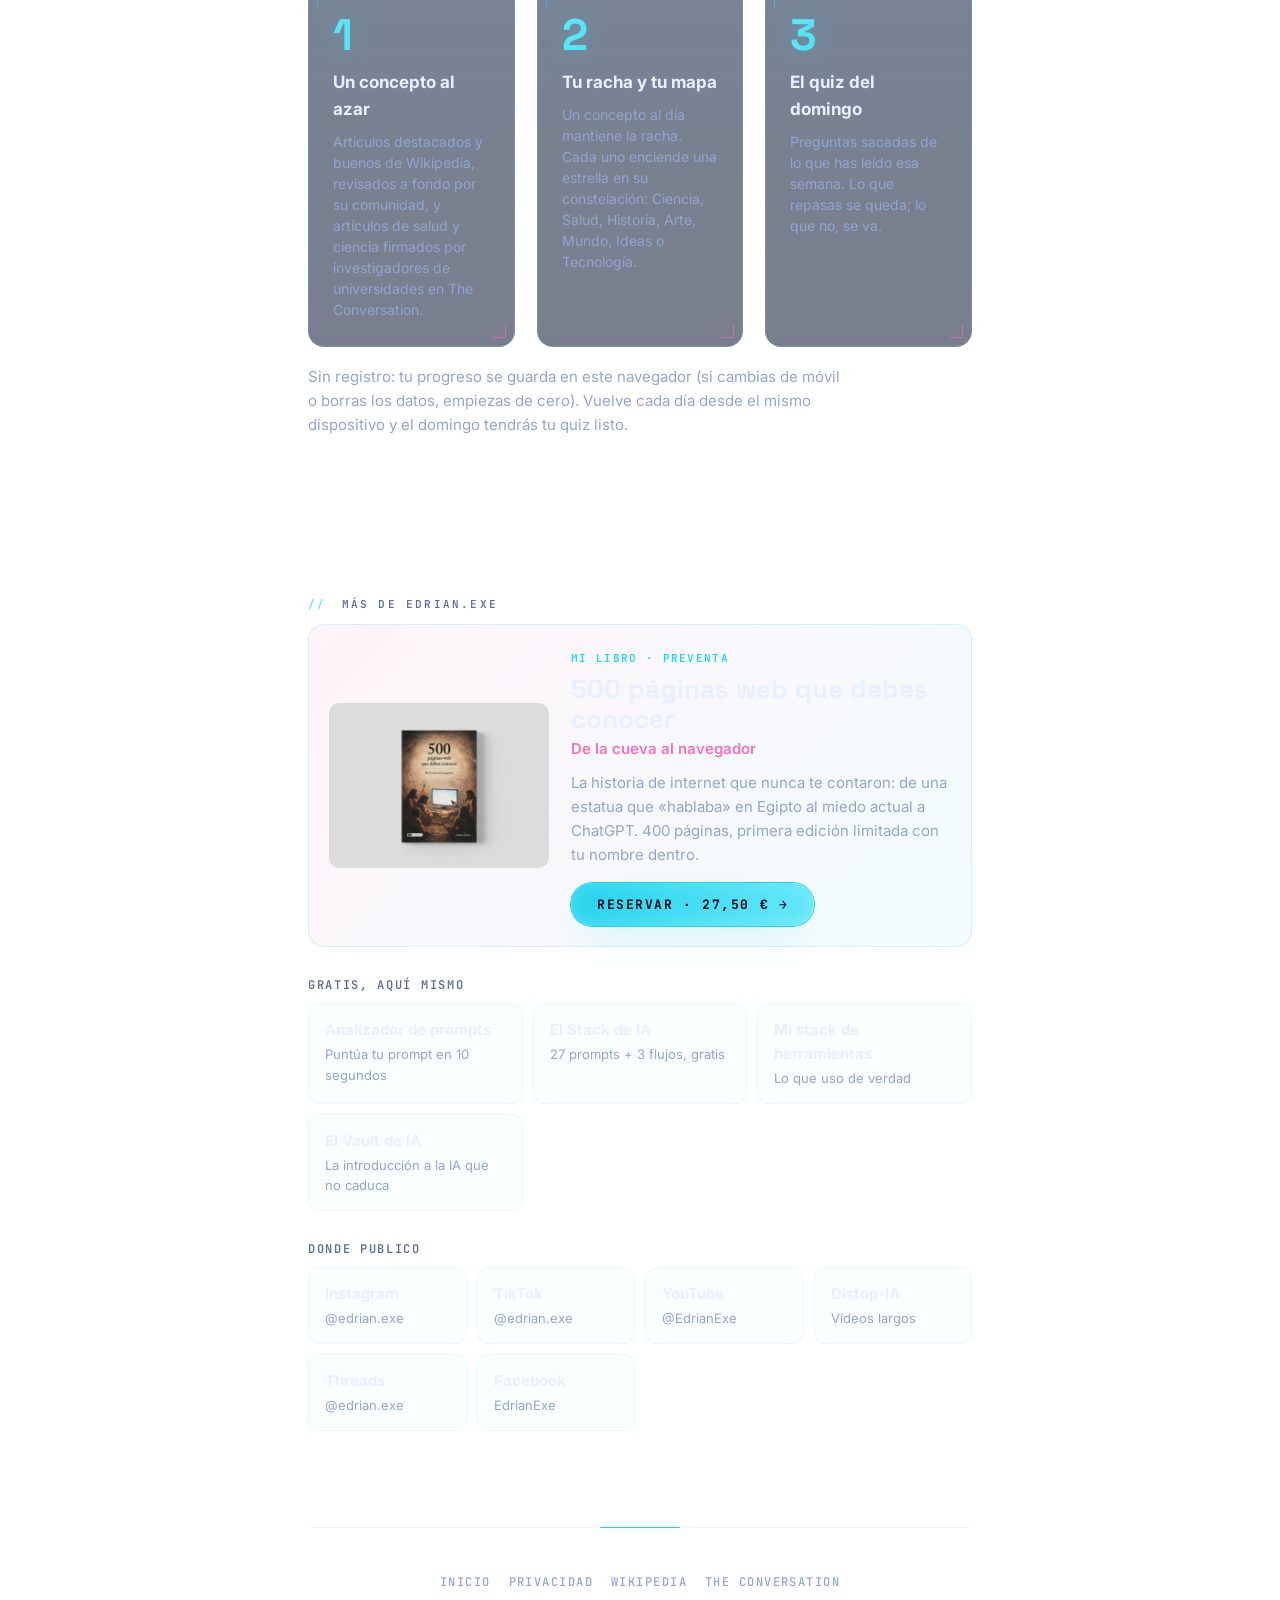
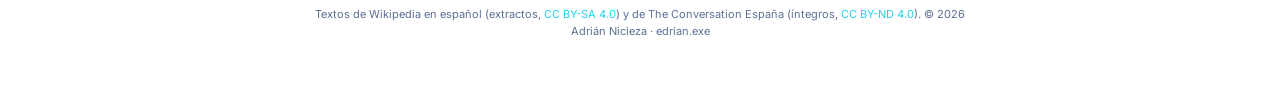
==== commit 370b692a: "10 minutos: 4.684 conceptos (Wikipedia buenos + selección de The Conversation), constelación Salud C" ====
--- a/diez/index.html
+++ b/diez/index.html
@@ -4,7 +4,7 @@
   <meta charset="UTF-8" />
   <meta name="viewport" content="width=device-width, initial-scale=1.0" />
   <title>10 minutos al día · edrian.exe</title>
-  <meta name="description" content="Cada día, 10 minutos de algo que no sabes. Un concepto al azar de los mejores artículos de Wikipedia, tu constelación de conocimiento y un quiz cada domingo. Gratis." />
+  <meta name="description" content="Cada día, 10 minutos de algo que no sabes. Más de 4.600 conceptos de Wikipedia y de investigadores en The Conversation, tu constelación de conocimiento y un quiz cada domingo. Gratis." />
   <meta property="og:type" content="website" />
   <meta property="og:title" content="10 minutos al día de algo que no sabes" />
   <meta property="og:description" content="Un concepto al azar, tu constelación de conocimiento y un quiz cada domingo. Gratis, sin registro." />
@@ -16,7 +16,7 @@
   <link rel="preconnect" href="https://fonts.gstatic.com" crossorigin />
   <link href="https://fonts.googleapis.com/css2?family=Inter:wght@400;500;600;700&family=Space+Grotesk:wght@500;700&family=JetBrains+Mono:wght@500;600;700&family=Source+Serif+4:opsz,wght@8..60,400;8..60,600&display=swap" rel="stylesheet" />
   <link rel="stylesheet" href="../styles.css" />
-  <link rel="stylesheet" href="diez.css" />
+  <link rel="stylesheet" href="diez.css?v=2026-10-06b" />
 </head>
 <body>
   <div class="fx fx--grid"></div>
@@ -28,7 +28,7 @@
     <header class="dz-top" data-reveal>
       <p class="kicker"><span class="bracket">[</span>&nbsp;10 MINUTOS · edrian.exe&nbsp;<span class="bracket">]</span></p>
       <h1 class="hero__title">10 minutos al día<br />de <span class="accent">algo que no sabes</span>.</h1>
-      <p class="hero__sub">Un concepto al azar, elegido entre los <strong>1.328 mejores artículos</strong> de la Wikipedia en español. Lo lees, se enciende una estrella en tu mapa, y cada domingo te pongo a prueba.</p>
+      <p class="hero__sub">Un concepto al azar entre <strong>más de 4.600</strong>: los mejores artículos de la Wikipedia en español y una selección de textos de investigadores en <strong>The Conversation</strong>. Lo lees, se enciende una estrella en tu mapa, y cada domingo te pongo a prueba.</p>
 
       <div class="dz-stats" aria-label="Tu progreso">
         <div class="dz-stat"><span class="dz-stat__n" id="st-racha">0</span><span class="dz-stat__l">días de racha</span></div>
@@ -53,6 +53,7 @@
         <button class="dz-link" id="btn-otro" type="button">↻ Otro concepto</button>
       </div>
       <h2 class="dz-read__title" id="rd-titulo"></h2>
+      <div class="dz-firma" id="rd-firma" hidden></div>
       <figure class="dz-read__img" id="rd-fig" hidden><img id="rd-img" alt="" loading="lazy" /></figure>
       <div class="dz-progress" aria-hidden="true"><span id="rd-progress"></span></div>
       <div class="dz-read__body" id="rd-body"></div>
@@ -67,7 +68,7 @@
     <section class="dz-sky" data-reveal>
       <p class="section__crumb"><span class="bracket">//</span> tu constelación</p>
       <h3 class="section__title">Lo que ya sabes, en un mapa.</h3>
-      <p class="dz-sub">Cada concepto leído es una estrella. Seis constelaciones: cuanto más lees, más se ilumina el cielo.</p>
+      <p class="dz-sub">Cada concepto leído es una estrella. Siete constelaciones: cuanto más lees, más se ilumina el cielo.</p>
       <div class="dz-sky__wrap"><svg id="sky" viewBox="0 0 800 490" role="img" aria-label="Constelación de conceptos leídos"></svg></div>
       <div class="dz-sky__legend" id="sky-legend"></div>
       <div class="dz-actions dz-actions--center">
@@ -85,8 +86,8 @@
     <section class="inside" data-reveal>
       <p class="section__crumb"><span class="bracket">//</span> cómo funciona</p>
       <div class="inside__grid">
-        <article class="feat"><div class="feat__num">1</div><h4 class="feat__title">Un concepto al azar</h4><p class="feat__desc">Solo artículos destacados: los que la comunidad de Wikipedia ha revisado a fondo. Recortado a unos 10 minutos de lectura.</p></article>
-        <article class="feat"><div class="feat__num">2</div><h4 class="feat__title">Tu racha y tu mapa</h4><p class="feat__desc">Un concepto al día mantiene la racha. Cada uno enciende una estrella en su constelación: Ciencia, Historia, Arte, Mundo, Ideas o Tecnología.</p></article>
+        <article class="feat"><div class="feat__num">1</div><h4 class="feat__title">Un concepto al azar</h4><p class="feat__desc">Artículos destacados y buenos de Wikipedia, revisados a fondo por su comunidad, y artículos de salud y ciencia firmados por investigadores de universidades en The Conversation.</p></article>
+        <article class="feat"><div class="feat__num">2</div><h4 class="feat__title">Tu racha y tu mapa</h4><p class="feat__desc">Un concepto al día mantiene la racha. Cada uno enciende una estrella en su constelación: Ciencia, Salud, Historia, Arte, Mundo, Ideas o Tecnología.</p></article>
         <article class="feat"><div class="feat__num">3</div><h4 class="feat__title">El quiz del domingo</h4><p class="feat__desc">Preguntas sacadas de lo que has leído esa semana. Lo que repasas se queda; lo que no, se va.</p></article>
       </div>
       <p class="dz-sub" style="margin-top:18px;">Sin registro: tu progreso se guarda en este navegador (si cambias de móvil o borras los datos, empiezas de cero). Vuelve cada día desde el mismo dispositivo y el domingo tendrás tu quiz listo.</p>
@@ -98,9 +99,10 @@
       <div class="foot__links">
         <a href="../">Inicio</a>
         <a href="../privacidad.html">Privacidad</a>
-        <a href="https://es.wikipedia.org/wiki/Wikipedia:Art%C3%ADculos_destacados" target="_blank" rel="noopener">Fuente: Wikipedia</a>
+        <a href="https://es.wikipedia.org/wiki/Wikipedia:Art%C3%ADculos_destacados" target="_blank" rel="noopener">Wikipedia</a>
+        <a href="https://theconversation.com/es" target="_blank" rel="noopener">The Conversation</a>
       </div>
-      <p class="foot__legal">Textos de Wikipedia en español bajo licencia <a href="https://creativecommons.org/licenses/by-sa/4.0/deed.es" target="_blank" rel="noopener">CC BY-SA 4.0</a> (extractos). © <span id="year"></span> Adrián Nicieza · edrian.exe</p>
+      <p class="foot__legal">Textos de Wikipedia en español (extractos, <a href="https://creativecommons.org/licenses/by-sa/4.0/deed.es" target="_blank" rel="noopener">CC BY-SA 4.0</a>) y de The Conversation España (íntegros, <a href="https://creativecommons.org/licenses/by-nd/4.0/deed.es" target="_blank" rel="noopener">CC BY-ND 4.0</a>). © <span id="year"></span> Adrián Nicieza · edrian.exe</p>
     </footer>
   </main>
 
@@ -154,6 +156,6 @@
 
   <script src="../kit.js"></script>
   <script src="../ecosistema.js"></script>
-  <script src="diez.js"></script>
+  <script src="diez.js?v=2026-10-06b"></script>
 </body>
 </html>
--- a/diez/diez.css
+++ b/diez/diez.css
@@ -89,3 +89,12 @@
 
 .dz-toast { position: fixed; left: 50%; bottom: 22px; transform: translateX(-50%) translateY(120px); z-index: 60; padding: 12px 18px; border-radius: 999px; background: #0f1d3d; border: 1px solid var(--cyan); color: var(--text); font: 600 14px/1.3 var(--font-sans); transition: transform .35s ease; max-width: calc(100vw - 32px); text-align: center; }
 .dz-toast.on { transform: translateX(-50%) translateY(0); }
+
+/* Firma de artículos de The Conversation */
+.dz-firma { margin: -6px 0 22px; }
+.dz-tc { display: inline-block; font: 600 12px/1.4 var(--font-mono); color: var(--text-mute); padding: 7px 12px; border: 1px solid var(--border-2); border-radius: 999px; margin-bottom: 14px; }
+.dz-tc b { color: var(--text); }
+.dz-autores { display: grid; gap: 10px; }
+.dz-autores strong { display: block; color: var(--text); font: 700 15px/1.3 var(--font-sans); }
+.dz-autores span { display: block; color: var(--text-mute); font-size: 13.5px; line-height: 1.45; }
+.dz-clausula { display: block; margin-top: 8px; color: var(--text-dim); }
